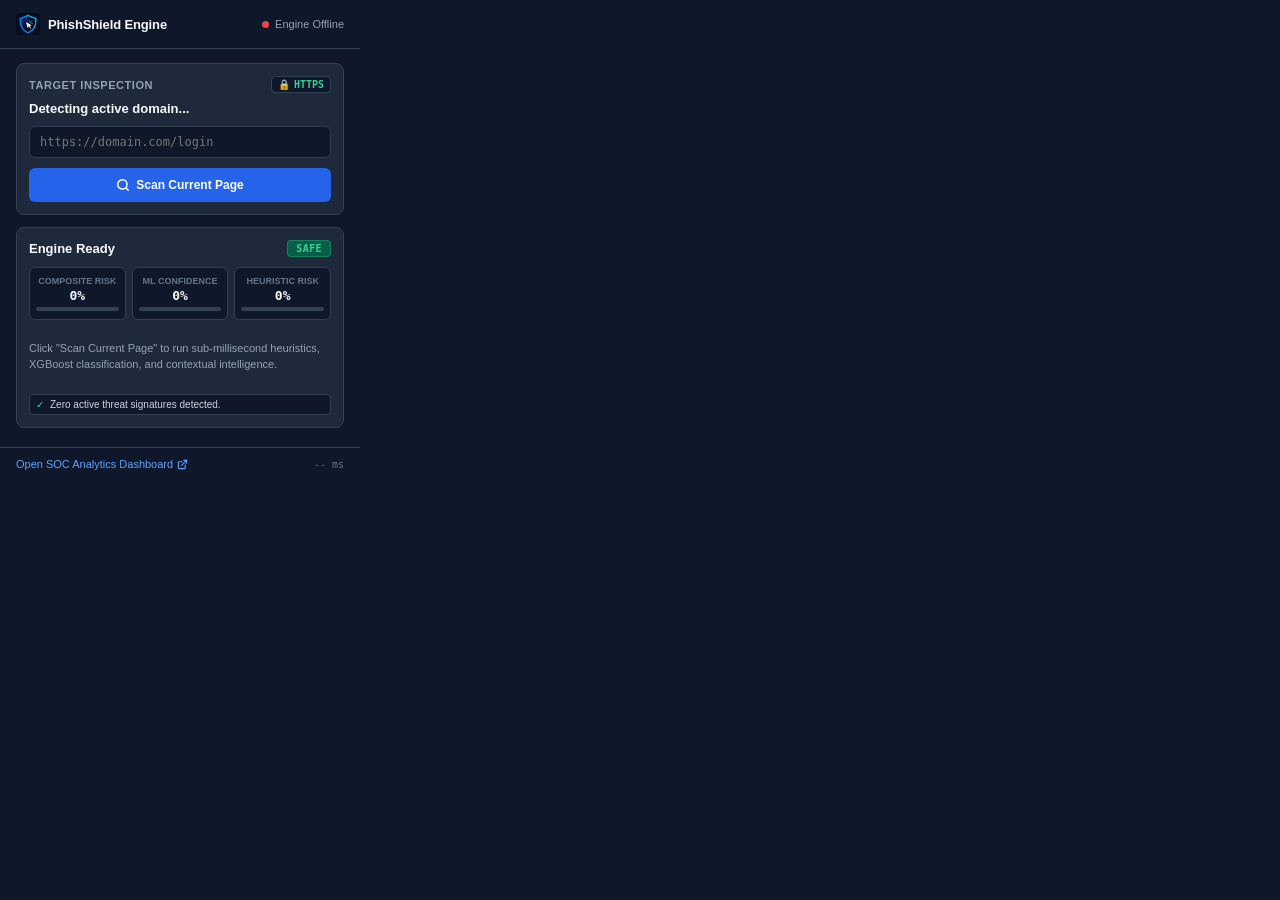
==== extension/popup.html @ c126dff9 "feat: complete PhishShield AI 3-tier threat intelligence platform" ====
<!DOCTYPE html>
<html lang="en">
<head>
  <meta charset="UTF-8">
  <meta name="viewport" content="width=device-width, initial-scale=1.0">
  <title>PhishShield Engine</title>
  <link rel="stylesheet" href="styles.css">
</head>
<body class="ps-popup-body">
  <div class="ps-app-container">
    
    <!-- Minimalist Enterprise Header -->
    <header class="ps-app-header">
      <div class="ps-logo-group">
        <img src="icons/shield_icon.png" alt="PhishShield" style="width: 24px; height: 24px; object-fit: contain; border-radius: 5px;" />
        <span class="ps-logo-title">PhishShield Engine</span>
      </div>
      <div class="ps-engine-status" id="ps-engine-status" title="Real-time Engine Liveness">
        <span class="ps-status-dot online" id="ps-status-dot"></span>
        <span id="ps-status-text">Protection Active</span>
      </div>
    </header>

    <!-- Main Content Container -->
    <main class="ps-main-content">

      <!-- Current Tab Status Card -->
      <section class="ps-card">
        <div class="ps-card-header">
          <span class="ps-card-title">Target Inspection</span>
          <span class="ps-ssl-badge" id="ps-ssl-badge">
            <span id="ps-ssl-icon">🔒</span> <span id="ps-ssl-text">HTTPS</span>
          </span>
        </div>

        <div class="ps-domain-row">
          <span class="ps-domain-text" id="ps-current-domain">Detecting active domain...</span>
        </div>

        <div class="ps-input-row">
          <input 
            type="text" 
            id="ps-url-input" 
            class="ps-input" 
            placeholder="https://domain.com/login" 
            autocomplete="off"
            autocorrect="off"
            autocapitalize="off"
            spellcheck="false"
            inputmode="url"
          />
        </div>

        <button class="ps-btn-primary" id="ps-btn-scan-current">
          <svg id="ps-scan-btn-icon" width="14" height="14" viewBox="0 0 24 24" fill="none" stroke="currentColor" stroke-width="2.5" stroke-linecap="round" stroke-linejoin="round">
            <circle cx="11" cy="11" r="8"></circle>
            <line x1="21" y1="21" x2="16.65" y2="16.65"></line>
          </svg>
          <span id="ps-scan-btn-text">Scan Current Page</span>
        </button>
      </section>

      <!-- Diagnostic Results Panel -->
      <section class="ps-result-panel" id="ps-result-panel">
        
        <!-- Loading Progress Bar (Visible during scan) -->
        <div id="ps-loading-bar" class="ps-scan-loading-bar" style="display: none;"></div>

        <!-- Verdict & Badge -->
        <div class="ps-verdict-row">
          <div class="ps-verdict-headline" id="ps-verdict-headline">Engine Ready</div>
          <span class="ps-badge ps-badge-safe" id="ps-verdict-badge">SAFE</span>
        </div>

        <!-- Clean Metrics Grid: Domain Status, ML Confidence, Heuristic Flags -->
        <div class="ps-metrics-grid">
          
          <!-- Metric 1: Composite Risk -->
          <div class="ps-metric-box">
            <div class="ps-metric-label">Composite Risk</div>
            <div class="ps-metric-value" id="ps-val-composite">0%</div>
            <div class="ps-bar-wrapper">
              <div class="ps-bar-fill" id="ps-bar-composite" style="width: 0%; background-color: #2563eb;"></div>
            </div>
          </div>

          <!-- Metric 2: ML Probability -->
          <div class="ps-metric-box">
            <div class="ps-metric-label">ML Confidence</div>
            <div class="ps-metric-value" id="ps-val-ml">0%</div>
            <div class="ps-bar-wrapper">
              <div class="ps-bar-fill" id="ps-bar-ml" style="width: 0%; background-color: #3b82f6;"></div>
            </div>
          </div>

          <!-- Metric 3: Heuristics Flag Count -->
          <div class="ps-metric-box">
            <div class="ps-metric-label">Heuristic Risk</div>
            <div class="ps-metric-value" id="ps-val-heuristics">0%</div>
            <div class="ps-bar-wrapper">
              <div class="ps-bar-fill" id="ps-bar-heuristics" style="width: 0%; background-color: #64748b;"></div>
            </div>
          </div>

        </div>

        <!-- Plain-English Explanation -->
        <p class="ps-summary-text" id="ps-summary-text">
          Click "Scan Current Page" to run sub-millisecond heuristics, XGBoost classification, and contextual intelligence.
        </p>

        <!-- Detected Security Signals List -->
        <div class="ps-flags-list" id="ps-flags-list">
          <div class="ps-flag-item">
            <span style="color: #34d399;">✓</span> Zero active threat signatures detected.
          </div>
        </div>

      </section>

    </main>

    <!-- Minimalist Enterprise Footer -->
    <footer class="ps-app-footer">
      <a href="http://localhost:3000" target="_blank" class="ps-footer-link" id="ps-open-dashboard-link">
        <span>Open SOC Analytics Dashboard</span>
        <svg width="11" height="11" viewBox="0 0 24 24" fill="none" stroke="currentColor" stroke-width="2.5" stroke-linecap="round" stroke-linejoin="round">
          <path d="M18 13v6a2 2 0 0 1-2 2H5a2 2 0 0 1-2-2V8a2 2 0 0 1 2-2h6"></path>
          <polyline points="15 3 21 3 21 9"></polyline>
          <line x1="10" y1="14" x2="21" y2="3"></line>
        </svg>
      </a>
      <span class="ps-latency-text" id="ps-scan-latency">-- ms</span>
    </footer>

  </div>

  <script src="popup.js"></script>
</body>
</html>
---- extension/styles.css ----
/* ==========================================================================
   PhishShield AI — Enterprise Design System (Cloudflare / Snyk / CrowdStrike)
   ========================================================================== */

:root {
  --ps-surface: #0f172a;       /* Base Dark Slate */
  --ps-panel: #1e293b;         /* Card & Panel Muted Slate */
  --ps-panel-hover: #334155;
  --ps-border: #334155;        /* Crisp 1px Border */
  --ps-border-subtle: #1e293b;
  
  --ps-primary: #2563eb;       /* Primary Action Blue */
  --ps-primary-hover: #1d4ed8;
  
  --ps-text-white: #f8fafc;    /* High-contrast Neutral Text */
  --ps-text-muted: #94a3b8;    /* Secondary / Subtitle Text */
  --ps-text-dim: #64748b;      /* Tertiary / Caption Text */

  /* Flat, Crisp Status Badges */
  --ps-badge-safe-bg: #065f46;
  --ps-badge-safe-text: #34d399;
  
  --ps-badge-med-bg: #78350f;
  --ps-badge-med-text: #fbbf24;
  
  --ps-badge-danger-bg: #881337;
  --ps-badge-danger-text: #fca5a5;

  --ps-danger-banner-bg: #7f1d1d;
  --ps-danger-banner-border: #991b1b;

  --ps-font: "Inter", -apple-system, BlinkMacSystemFont, "Segoe UI", Roboto, sans-serif;
  --ps-mono: "JetBrains Mono", "SFMono-Regular", Consolas, Menlo, monospace;
}

/* Base Extension Popup Reset */
body.ps-popup-body {
  width: 360px;
  height: 480px;
  max-width: 360px;
  max-height: 480px;
  margin: 0;
  padding: 0;
  font-family: var(--ps-font);
  background-color: var(--ps-surface);
  color: var(--ps-text-white);
  box-sizing: border-box;
  overflow-y: auto;
  overflow-x: hidden;
  -webkit-font-smoothing: antialiased;
}

* {
  box-sizing: border-box;
}

/* Layout Container */
.ps-app-container {
  display: flex;
  flex-direction: column;
  min-height: 480px;
  background-color: var(--ps-surface);
}

/* Minimalist Header */
.ps-app-header {
  display: flex;
  justify-content: space-between;
  align-items: center;
  padding: 12px 16px;
  background-color: var(--ps-surface);
  border-bottom: 1px solid var(--ps-border);
}

.ps-logo-group {
  display: flex;
  align-items: center;
  gap: 8px;
}

.ps-shield-icon {
  width: 18px;
  height: 18px;
  color: var(--ps-primary);
}

.ps-logo-title {
  font-size: 13px;
  font-weight: 700;
  letter-spacing: -0.01em;
  color: var(--ps-text-white);
}

.ps-engine-status {
  display: flex;
  align-items: center;
  gap: 6px;
  font-size: 11px;
  font-weight: 500;
  color: var(--ps-text-muted);
}

.ps-status-dot {
  width: 7px;
  height: 7px;
  border-radius: 50%;
  background-color: #64748b;
}

.ps-status-dot.online {
  background-color: #10b981;
}

.ps-status-dot.offline {
  background-color: #ef4444;
}

/* Main Content Area */
.ps-main-content {
  flex: 1;
  padding: 14px 16px;
  display: flex;
  flex-direction: column;
  gap: 12px;
}

/* Active Tab Status Card */
.ps-card {
  background-color: var(--ps-panel);
  border: 1px solid var(--ps-border);
  border-radius: 8px;
  padding: 12px;
}

.ps-card-header {
  display: flex;
  justify-content: space-between;
  align-items: center;
  margin-bottom: 8px;
}

.ps-card-title {
  font-size: 11px;
  font-weight: 600;
  text-transform: uppercase;
  letter-spacing: 0.05em;
  color: var(--ps-text-muted);
}

.ps-domain-row {
  display: flex;
  align-items: center;
  gap: 8px;
  margin-bottom: 10px;
}

.ps-ssl-badge {
  display: inline-flex;
  align-items: center;
  gap: 4px;
  padding: 2px 6px;
  border-radius: 4px;
  font-size: 10px;
  font-weight: 600;
  font-family: var(--ps-mono);
  background-color: #0f172a;
  border: 1px solid var(--ps-border);
  color: #34d399;
}

.ps-ssl-badge.insecure {
  color: #f87171;
  border-color: #7f1d1d;
}

.ps-domain-text {
  font-size: 13px;
  font-weight: 600;
  color: var(--ps-text-white);
  white-space: nowrap;
  overflow: hidden;
  text-overflow: ellipsis;
  max-width: 210px;
}

/* URL Input field */
.ps-input-row {
  margin-bottom: 10px;
}

.ps-input {
  width: 100%;
  padding: 8px 10px;
  font-size: 12px;
  font-family: var(--ps-mono);
  color: var(--ps-text-white);
  background-color: var(--ps-surface);
  border: 1px solid var(--ps-border);
  border-radius: 6px;
  outline: none;
  transition: border-color 0.15s ease;
}

.ps-input:focus {
  border-color: var(--ps-primary);
}

/* Action Buttons */
.ps-btn-primary {
  width: 100%;
  padding: 9px 12px;
  font-size: 12px;
  font-weight: 600;
  color: #ffffff;
  background-color: var(--ps-primary);
  border: 1px solid transparent;
  border-radius: 6px;
  cursor: pointer;
  display: flex;
  align-items: center;
  justify-content: center;
  gap: 6px;
  transition: background-color 0.15s ease, opacity 0.15s ease;
}

.ps-btn-primary:hover {
  background-color: var(--ps-primary-hover);
}

.ps-btn-primary:disabled {
  opacity: 0.65;
  cursor: not-allowed;
}

/* Result Overview Card */
.ps-result-panel {
  background-color: var(--ps-panel);
  border: 1px solid var(--ps-border);
  border-radius: 8px;
  padding: 12px;
  display: flex;
  flex-direction: column;
  gap: 10px;
  position: relative;
}

.ps-verdict-row {
  display: flex;
  justify-content: space-between;
  align-items: center;
}

.ps-verdict-headline {
  font-size: 13px;
  font-weight: 700;
  color: var(--ps-text-white);
}

/* Status Badges */
.ps-badge {
  display: inline-flex;
  align-items: center;
  padding: 2px 8px;
  border-radius: 4px;
  font-size: 10px;
  font-weight: 700;
  font-family: var(--ps-mono);
  letter-spacing: 0.04em;
  text-transform: uppercase;
}

.ps-badge-safe {
  background-color: var(--ps-badge-safe-bg);
  color: var(--ps-badge-safe-text);
  border: 1px solid rgba(52, 211, 153, 0.3);
}

.ps-badge-low, .ps-badge-medium {
  background-color: var(--ps-badge-med-bg);
  color: var(--ps-badge-med-text);
  border: 1px solid rgba(251, 191, 36, 0.3);
}

.ps-badge-high, .ps-badge-critical {
  background-color: var(--ps-badge-danger-bg);
  color: var(--ps-badge-danger-text);
  border: 1px solid rgba(252, 165, 165, 0.3);
}

/* Clean Metrics Grid */
.ps-metrics-grid {
  display: grid;
  grid-template-columns: repeat(3, 1fr);
  gap: 6px;
}

.ps-metric-box {
  background-color: var(--ps-surface);
  border: 1px solid var(--ps-border);
  border-radius: 6px;
  padding: 8px 6px;
  text-align: center;
}

.ps-metric-label {
  font-size: 9px;
  font-weight: 600;
  text-transform: uppercase;
  color: var(--ps-text-dim);
  margin-bottom: 2px;
}

.ps-metric-value {
  font-size: 13px;
  font-weight: 700;
  font-family: var(--ps-mono);
  color: var(--ps-text-white);
}

/* Muted Progress Bars */
.ps-bar-wrapper {
  margin-top: 4px;
  width: 100%;
  height: 4px;
  background-color: #334155;
  border-radius: 2px;
  overflow: hidden;
}

.ps-bar-fill {
  height: 100%;
  border-radius: 2px;
  background-color: var(--ps-primary);
  transition: width 0.4s ease;
}

/* Explanation Text */
.ps-summary-text {
  font-size: 11px;
  line-height: 1.45;
  color: var(--ps-text-muted);
}

/* Detected Signals List */
.ps-flags-list {
  display: flex;
  flex-direction: column;
  gap: 4px;
  max-height: 75px;
  overflow-y: auto;
}

.ps-flag-item {
  font-size: 10px;
  color: #cbd5e1;
  background-color: var(--ps-surface);
  border: 1px solid var(--ps-border);
  border-radius: 4px;
  padding: 4px 6px;
  display: flex;
  align-items: center;
  gap: 6px;
}

/* Popup Scan Loading Bar */
.ps-scan-loading-bar {
  position: absolute;
  top: 0;
  left: 0;
  right: 0;
  height: 2px;
  background: linear-gradient(90deg, #2563eb, #38bdf8, #2563eb);
  background-size: 200% 100%;
  animation: psLoadingAnim 1.2s infinite linear;
  border-radius: 8px 8px 0 0;
}

@keyframes psLoadingAnim {
  0% {
    background-position: 200% 0;
  }
  100% {
    background-position: -200% 0;
  }
}

/* Minimalist Footer */
.ps-app-footer {
  padding: 10px 16px;
  background-color: var(--ps-surface);
  border-top: 1px solid var(--ps-border);
  display: flex;
  justify-content: space-between;
  align-items: center;
  font-size: 11px;
}

.ps-footer-link {
  color: #60a5fa;
  text-decoration: none;
  font-weight: 500;
  display: flex;
  align-items: center;
  gap: 4px;
  transition: color 0.15s ease;
}

.ps-footer-link:hover {
  color: #93c5fd;
  text-decoration: underline;
}

.ps-latency-text {
  font-size: 10px;
  font-family: var(--ps-mono);
  color: var(--ps-text-dim);
}

/* ==========================================================================
   In-Page Security Interception Banner (Content Script)
   ========================================================================== */

#phishshield-intercept-banner {
  position: fixed !important;
  top: 0 !important;
  left: 0 !important;
  right: 0 !important;
  width: 100% !important;
  z-index: 2147483647 !important;
  background-color: #7f1d1d !important;
  border-bottom: 1px solid #991b1b !important;
  color: #f8fafc !important;
  font-family: "Inter", -apple-system, BlinkMacSystemFont, "Segoe UI", Roboto, sans-serif !important;
  padding: 12px 24px !important;
  box-shadow: 0 4px 12px rgba(0, 0, 0, 0.5) !important;
  display: flex !important;
  flex-direction: row !important;
  align-items: center !important;
  justify-content: space-between !important;
  gap: 16px !important;
  box-sizing: border-box !important;
  animation: psSlideDown 0.25s cubic-bezier(0.16, 1, 0.3, 1) !important;
}

.ps-banner-info {
  display: flex !important;
  align-items: center !important;
  gap: 12px !important;
  flex: 1 !important;
}

.ps-banner-icon {
  display: flex !important;
  align-items: center !important;
  justify-content: center !important;
  width: 32px !important;
  height: 32px !important;
  background-color: rgba(0, 0, 0, 0.25) !important;
  border-radius: 6px !important;
  font-size: 16px !important;
  flex-shrink: 0 !important;
}

.ps-banner-text-group {
  display: flex !important;
  flex-direction: column !important;
  gap: 2px !important;
}

.ps-banner-headline {
  font-size: 13px !important;
  font-weight: 700 !important;
  color: #fef2f2 !important;
  letter-spacing: -0.01em !important;
}

.ps-banner-explanation {
  font-size: 11px !important;
  line-height: 1.4 !important;
  color: #fecaca !important;
}

.ps-banner-actions {
  display: flex !important;
  align-items: center !important;
  gap: 8px !important;
  flex-shrink: 0 !important;
}

.ps-banner-btn-safety {
  padding: 7px 14px !important;
  font-size: 11px !important;
  font-weight: 600 !important;
  color: #ffffff !important;
  background-color: #2563eb !important;
  border: 1px solid #3b82f6 !important;
  border-radius: 5px !important;
  cursor: pointer !important;
  transition: background-color 0.15s ease !important;
}

.ps-banner-btn-safety:hover {
  background-color: #1d4ed8 !important;
}

.ps-banner-btn-proceed {
  padding: 7px 12px !important;
  font-size: 11px !important;
  font-weight: 500 !important;
  color: #e2e8f0 !important;
  background-color: rgba(30, 41, 59, 0.8) !important;
  border: 1px solid #475569 !important;
  border-radius: 5px !important;
  cursor: pointer !important;
  transition: background-color 0.15s ease !important;
}

.ps-banner-btn-proceed:hover {
  background-color: #334155 !important;
}

@keyframes psSlideDown {
  from {
    transform: translateY(-100%);
    opacity: 0;
  }
  to {
    transform: translateY(0);
    opacity: 1;
  }
}
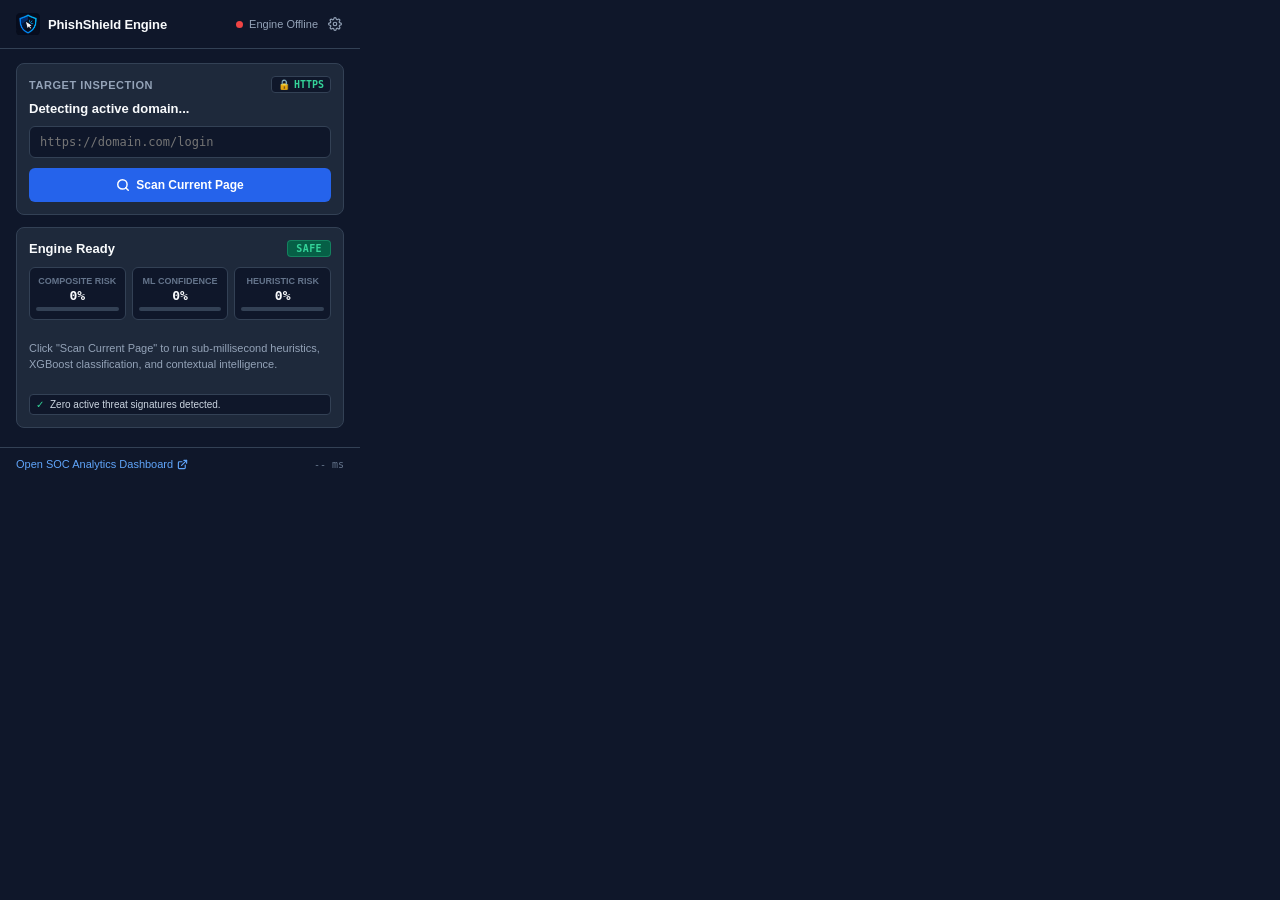
==== commit fb00ffde: "fix(vercel): add dependencies to pyproject.toml, remove conflicting rewrites, and support cloud endp" ====
--- a/extension/popup.html
+++ b/extension/popup.html
@@ -15,11 +15,30 @@
         <img src="icons/shield_icon.png" alt="PhishShield" style="width: 24px; height: 24px; object-fit: contain; border-radius: 5px;" />
         <span class="ps-logo-title">PhishShield Engine</span>
       </div>
-      <div class="ps-engine-status" id="ps-engine-status" title="Real-time Engine Liveness">
-        <span class="ps-status-dot online" id="ps-status-dot"></span>
-        <span id="ps-status-text">Protection Active</span>
+      <div style="display: flex; align-items: center; gap: 8px;">
+        <div class="ps-engine-status" id="ps-engine-status" title="Click to configure backend URL" style="cursor: pointer;">
+          <span class="ps-status-dot online" id="ps-status-dot"></span>
+          <span id="ps-status-text">Protection Active</span>
+        </div>
+        <button id="ps-btn-toggle-settings" title="Backend Server Settings" style="background: none; border: none; color: #94a3b8; cursor: pointer; padding: 2px; display: flex; align-items: center;">
+          <svg width="14" height="14" viewBox="0 0 24 24" fill="none" stroke="currentColor" stroke-width="2" stroke-linecap="round" stroke-linejoin="round">
+            <circle cx="12" cy="12" r="3"></circle>
+            <path d="M19.4 15a1.65 1.65 0 0 0 .33 1.82l.06.06a2 2 0 0 1 0 2.83 2 2 0 0 1-2.83 0l-.06-.06a1.65 1.65 0 0 0-1.82-.33 1.65 1.65 0 0 0-1 1.51V21a2 2 0 0 1-2 2 2 2 0 0 1-2-2v-.09A1.65 1.65 0 0 0 9 19.4a1.65 1.65 0 0 0-1.82.33l-.06.06a2 2 0 0 1-2.83 0 2 2 0 0 1 0-2.83l.06-.06a1.65 1.65 0 0 0 .33-1.82 1.65 1.65 0 0 0-1.51-1H3a2 2 0 0 1-2-2 2 2 0 0 1 2-2h.09A1.65 1.65 0 0 0 4.6 9a1.65 1.65 0 0 0-.33-1.82l-.06-.06a2 2 0 0 1 0-2.83 2 2 0 0 1 2.83 0l.06.06a1.65 1.65 0 0 0 1.82.33H9a1.65 1.65 0 0 0 1-1.51V3a2 2 0 0 1 2-2 2 2 0 0 1 2 2v.09a1.65 1.65 0 0 0 1 1.51 1.65 1.65 0 0 0 1.82-.33l.06-.06a2 2 0 0 1 2.83 0 2 2 0 0 1 0 2.83l-.06.06a1.65 1.65 0 0 0-.33 1.82V9a1.65 1.65 0 0 0 1.51 1H21a2 2 0 0 1 2 2 2 2 0 0 1-2 2h-.09a1.65 1.65 0 0 0-1.51 1z"></path>
+          </svg>
+        </button>
       </div>
     </header>
+
+    <!-- Collapsible Settings Panel -->
+    <div id="ps-settings-panel" style="display: none; padding: 10px 14px; background: #1e293b; border-bottom: 1px solid #334155; font-size: 11px;">
+      <div style="font-weight: 600; color: #f8fafc; margin-bottom: 4px;">Backend API Endpoint (Vercel / Cloud / Local):</div>
+      <div style="display: flex; gap: 6px;">
+        <input type="text" id="ps-api-url-input" placeholder="https://phishshield.vercel.app" style="flex: 1; padding: 5px 8px; background: #0f172a; border: 1px solid #334155; border-radius: 4px; color: #f8fafc; font-family: monospace; font-size: 11px; outline: none;" />
+        <button id="ps-btn-save-api" style="padding: 5px 12px; background: #2563eb; color: #fff; border: none; border-radius: 4px; font-weight: 600; cursor: pointer; transition: background 0.15s;">Save</button>
+      </div>
+      <div id="ps-settings-status" style="margin-top: 5px; color: #94a3b8; font-size: 10px;"></div>
+    </div>
+
 
     <!-- Main Content Container -->
     <main class="ps-main-content">
